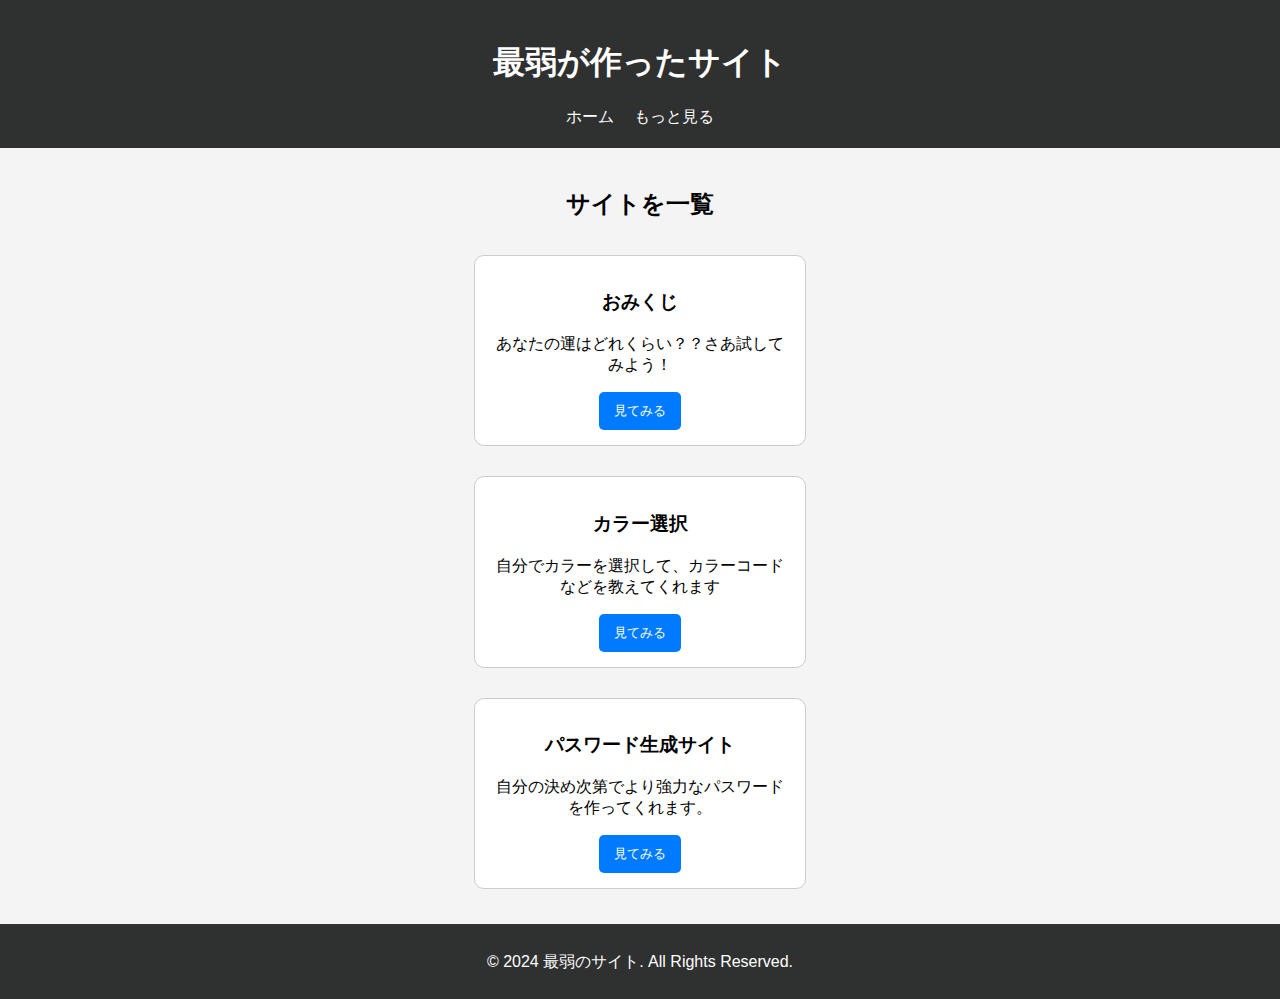
==== index.html @ f8ca7567 "Update index.html" ====
<!DOCTYPE html>
<html lang="ja">
<head>
    <meta charset="UTF-8">
    <meta name="viewport" content="width=device-width, initial-scale=1.0">
    <title>ゲームサイト</title>
    <link rel="stylesheet" href="style.css">
</head>
<body>
    <header>
        <h1>最弱が作ったサイト</h1>
        <nav>
            <ul>
                <li><a href="#">ホーム</a></li>
                <li><a href="#">もっと見る</a></li>
            </ul>
        </nav>
    </header>
    <!-- サイドバー -->
    <div id="sidebar" class="sidebar">
        <a href="https://mysite.f5.si/">ホーム</a>
        <a href="https://blog-mysite.f5.si" class="href1">ブログ</a>
        <a href="#" class="href3">このサイトについて</a>
    </div>

    <main>
        <section class="game-list">
            <h2>サイトを一覧</h2>
            <div class="game">
                <h3>おみくじ</h3>
                <p>あなたの運はどれくらい？？さあ試してみよう！</p>
                <button id="button0">見てみる</button>
            </div>
            <div class="game">
                <h3>カラー選択</h3>
                <p>自分でカラーを選択して、カラーコードなどを教えてくれます</p>
                <button id="button1">見てみる</button>
            </div>
            <div class="game">
                <h3>パスワード生成サイト</h3>
                <p>自分の決め次第でより強力なパスワードを作ってくれます。</p>
                <button id="button2">見てみる</button>
            </div>
        </section>
    </main>

    <footer class="custom-footer">
        <p>© 2024 最弱のサイト. All Rights Reserved.</p>
    </footer>

    <script>
        // button1 のクリックイベント
        const button1 = document.querySelector("#button1").addEventListener("click", function() {
            window.location.href = "https://mysite-made.f5.si/color;
        });

        // button2 のクリックイベント
        const button2 = document.querySelector("#button2").addEventListener("click", function() {
            console.log("Button clicked"); // ボタンが押されたことを確認
            window.location.href = "https://mysite-made.f5.si/password";
        });
        
        //button0のクリックイベント
        const button0　=document.querySelector("#button0").addEventListener("click",function() {
           window.location.href = "https://mysite-made.f5.si/おみくじ" ;
        });
    </script>
</body>
</html>
---- style.css ----
body {
    font-family: Arial, sans-serif;
    margin: 0;
    padding: 0;
    background-color: #f4f4f4;
}
    /* サイドバーのスタイル */
    .sidebar {
      height: 100%;
      width: 0;  /* 初期状態では閉じる */
      position: fixed;
      top: 0;
      left: 0;
      background-color: #333333;
      overflow-x: hidden;
      transition: 0.3s;  /* 開閉時のアニメーション */
      padding-top: 60px;
    }

    /* サイドバーのリンクのスタイル */
    .sidebar a {
      padding: 15px 10px;
      text-decoration: none;
      font-size: 18px;
      color: white;
      display: block;
      transition: 0.2s;
    }

    .sidebar a:hover {
      background-color: #575757;
    }

    /* サイドバーを開閉するボタン */
    .open-btn {
      font-size: 20px;
      cursor: pointer;
      background-color: #111;
      color: white;
      border: none;
      padding: 10px 15px;
      position: fixed;
      top: 20px;
      left: 20px;
      border-radius:20%;
    }
    /* サイドバーが開いている時のスタイル */
    .sidebar.open {
      width: 250px;
}

header {
    background-color: #2f3030;
    color: #fff;
    padding: 20px;
    text-align: center;
}

nav ul {
    list-style: none;
    padding: 0;
    margin: 0;
    display: flex;
    justify-content: center; /* 中央揃え */
    gap: 20px; /* 項目間の間隔 */
}

nav a {
    color: #fff;
    text-decoration: none;
}

main {
    padding: 20px;
}

.game-list {
    display: flex;
    flex-direction:column; /* 縦並び */
    align-items: center; /* 中央揃え */
}

.game {
    background-color: #fff;
    border: 1px solid #ccc;
    border-radius: 10px;
    padding: 15px;
    margin: 15px;
    width: 300px; /* ゲームカードの幅 */
    text-align: center; /* テキストを中央揃え */
}

button {
    background-color: #007bff;
    color: white;
    border:none;
    border-radius: 5px;
    padding: 10px 15px;
    cursor: pointer;
}

button:hover {
    background-color: #0056b3; /* ホバー時の色 */
}

.custom-footer {
    border-top: 2px solid #333;
    padding: 10px;
    text-align: center;
    background-color: #2f3030;
    color: #fff;
}
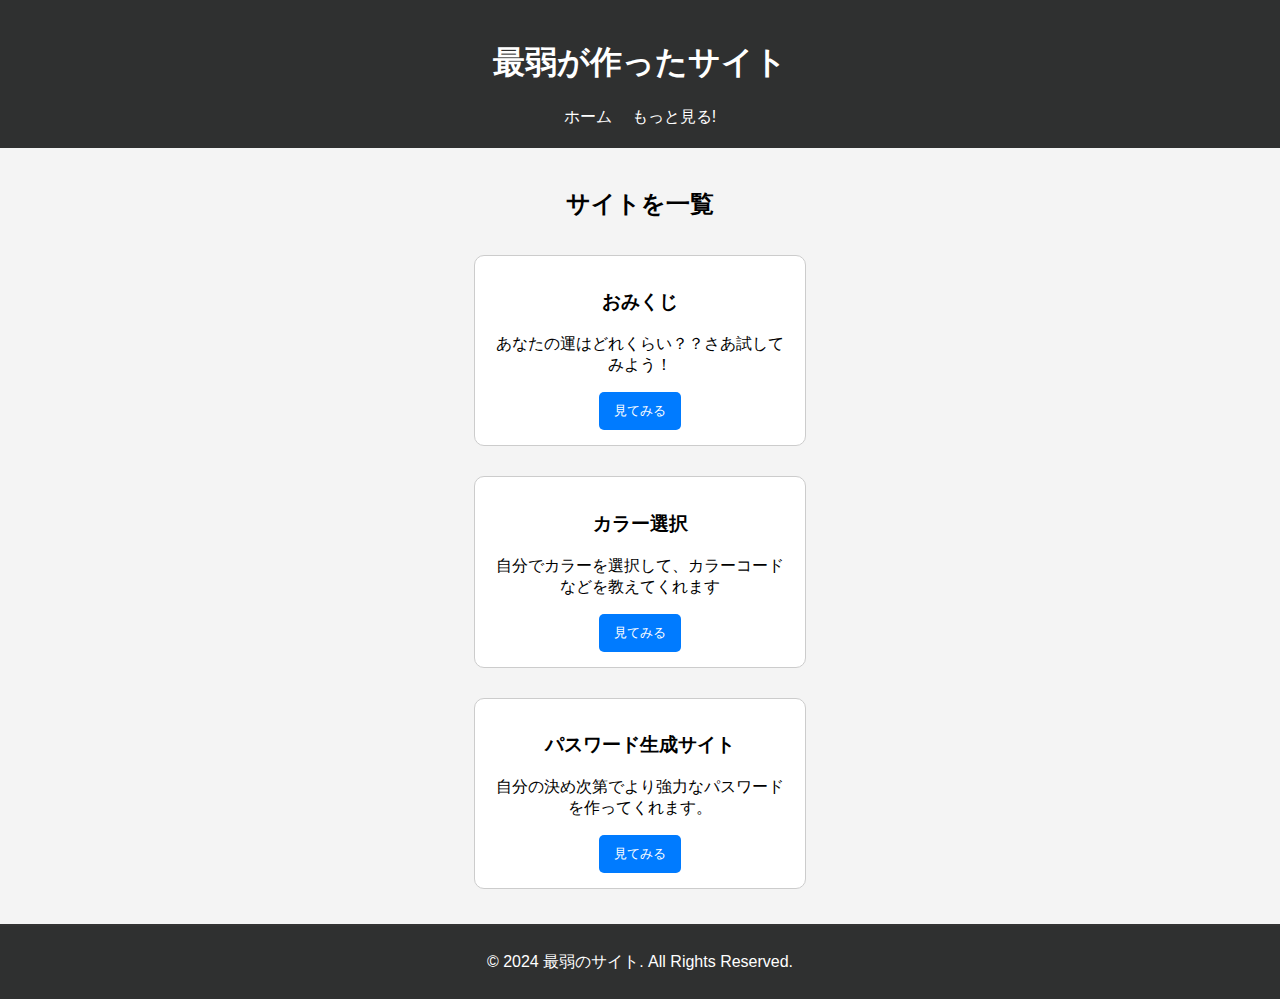
==== commit 223122c4: "Update index.html" ====
--- a/index.html
+++ b/index.html
@@ -12,11 +12,10 @@
         <nav>
             <ul>
                 <li><a href="#">ホーム</a></li>
-                <li><a href="#">もっと見る</a></li>
+                <li><a href="https://mysite-ride.f5.si/more">もっと見る!</a></li>
             </ul>
         </nav>
     </header>
-    <!-- サイドバー -->
     <div id="sidebar" class="sidebar">
         <a href="https://mysite.f5.si/">ホーム</a>
         <a href="https://blog-mysite.f5.si" class="href1">ブログ</a>
@@ -49,20 +48,19 @@
     </footer>
 
     <script>
-        // button1 のクリックイベント
         const button1 = document.querySelector("#button1").addEventListener("click", function() {
-            window.location.href = "https://mysite-made.f5.si/color;
+            console.log("Button 1 clicked");
+            window.location.href = "https://mysite-made.f5.si/color"; // 修正済み
         });
 
-        // button2 のクリックイベント
         const button2 = document.querySelector("#button2").addEventListener("click", function() {
-            console.log("Button clicked"); // ボタンが押されたことを確認
+            console.log("Button 2 clicked");
             window.location.href = "https://mysite-made.f5.si/password";
         });
         
-        //button0のクリックイベント
-        const button0　=document.querySelector("#button0").addEventListener("click",function() {
-           window.location.href = "https://mysite-made.f5.si/おみくじ" ;
+        const button0 = document.querySelector("#button0").addEventListener("click", function() {
+            console.log("Button 0 clicked");
+            window.location.href = "https://mysite-made.f5.si/おみくじ"; // 修正済み
         });
     </script>
 </body>
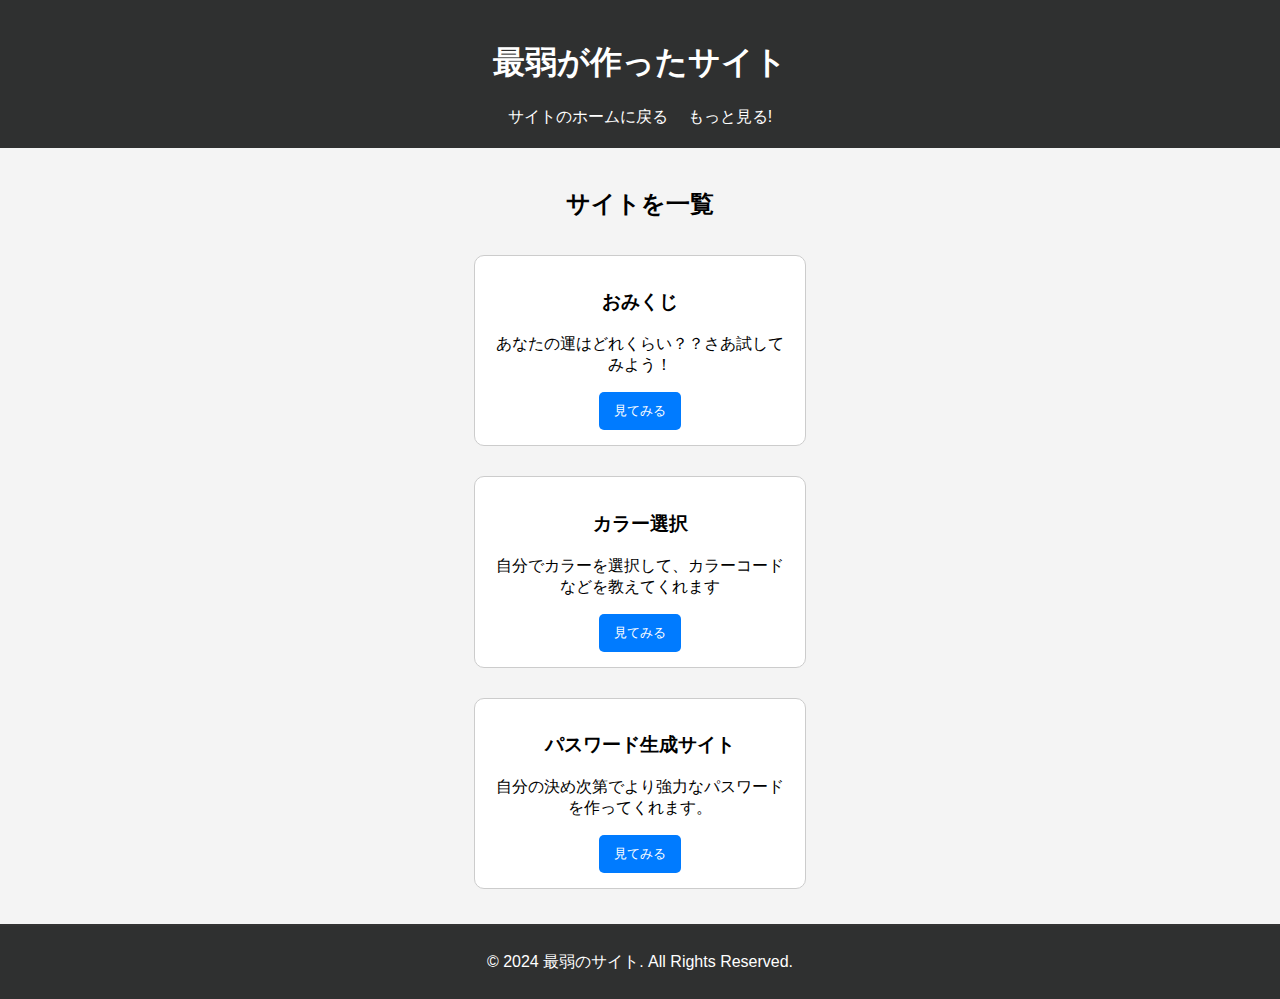
==== commit d0a051ba: "Update index.html" ====
--- a/index.html
+++ b/index.html
@@ -11,7 +11,7 @@
         <h1>最弱が作ったサイト</h1>
         <nav>
             <ul>
-                <li><a href="#">ホーム</a></li>
+                <li><a href="https://mysite-f5.si">サイトのホームに戻る</a></li>
                 <li><a href="https://mysite-ride.f5.si/more">もっと見る!</a></li>
             </ul>
         </nav>
